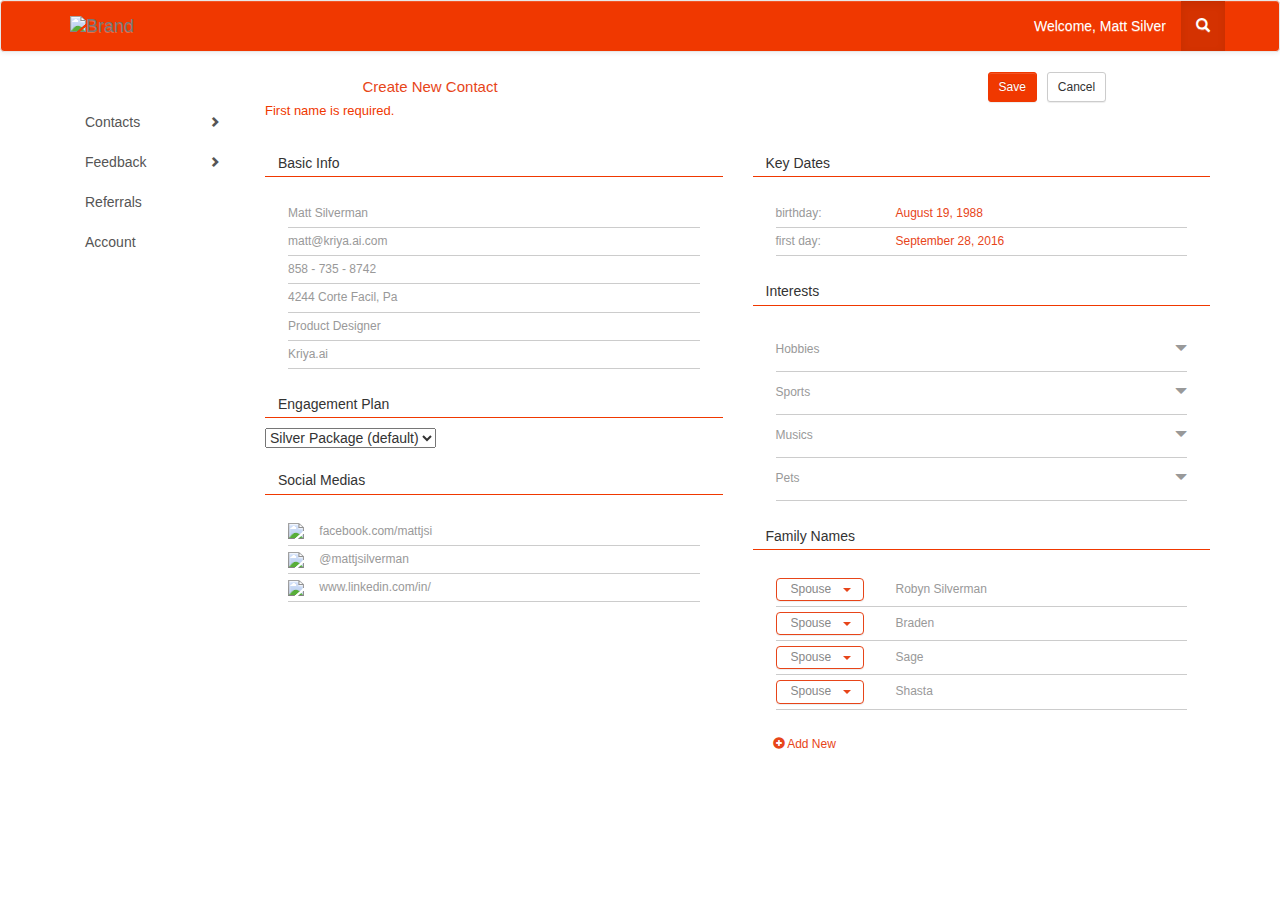
==== index.html @ 1fe58ae3 "update sidenav" ====
<!doctype html>
<html class="no-js" lang="">
  <head>
    <meta charset="utf-8">
    <meta http-equiv="x-ua-compatible" content="ie=edge">
    <title></title>
    <meta name="description" content="">
    <meta name="viewport" content="width=device-width, initial-scale=1">

    <link rel="apple-touch-icon" href="apple-touch-icon.png">
    <!-- Place favicon.ico in the root directory -->

    <link rel="stylesheet" href="css/normalize.css">
    <link rel="stylesheet" href="css/main.css">

    <link rel="stylesheet" type="text/css" href="css/bootstrap-theme.min.css">
    <link rel="stylesheet" type="text/css" href="css/bootstrap.min.css">
    <link rel="stylesheet" type="text/css" href="css/select2.min.css">
    <link rel="stylesheet" type="text/css" href="css/bootstrap-select.min.css">

    <link rel="stylesheet" type="text/css" href="css/application.css">
    <script src="js/vendor/modernizr-2.8.3.min.js"></script>
  </head>
  <body>
    <!--[if lt IE 8]>
        <p class="browserupgrade">You are using an <strong>outdated</strong> browser. Please <a href="http://browsehappy.com/">upgrade your browser</a> to improve your experience.</p>
    <![endif]-->

    <nav class="navbar navbar-default">
      <div class="container">
        <div class="navbar-header">
          <a class="navbar-brand" href="#">
            <img alt="Brand" src="http://placehold.it/25x25/ffffff/000000">
          </a>
        </div>

        <ul class="nav navbar-nav navbar-right">
          <li><a href="#" id="welcome-message">Welcome, Matt Silver</a></li>
          <li class="active">
            <a href="#" id="chat">
              <span class="glyphicon glyphicon-search" aria-hidden="true"></span>
            </a>
          </li>
        </ul>
      </div>
    </nav>

    <div class="container">
      <div class="row">
        <div class="col-xs-12 col-md-6 col-md-offset-3">
          <p class="page-title">create new contact</p>
        </div>
        <div class="col-xs-12 col-md-3">
          <ul class="crud-actions">
            <li><a class="btn btn-primary btn-sm" href="#" role="button">save</a></li>
            <li><a class="btn btn-default btn-sm" href="#" role="button">cancel</a></li>
          </ul>
        </div>
      </div>

      <div class="row">
        <div class="col-sm-2">
          <ul class="nav nav-stacked" id="accordion1">
              <li class="panel"> 
                <a data-toggle="collapse" data-parent="#accordion1" href="#firstLink">
                  Contacts
                  <span class="glyphicon glyphicon-chevron-right pull-right"></span>
                </a>
                <ul id="firstLink" class="collapse">
                    <li>Add New</li>
                    <li>Import Contacts</li>
                </ul>
              </li>

              <li class="panel"> 
                <a data-toggle="collapse" data-parent="#accordion1" href="#secondLink">
                  Feedback
                  <span class="glyphicon glyphicon-chevron-right pull-right"></span>
                </a>
                <ul id="secondLink" class="collapse">
                    <li>SubTest2</li>
                    <li>SubTest2</li>
                    <li>SubTest2</li>
                    <li>SubTest2</li>
                </ul>
              </li>
              <li>
                <a href="#">
                  Referrals
                </a>
              </li>
              <li>
                <a href="#">
                  Account
                </a>
              </li>
          </ul>
        </div>

        <div class="col-sm-10">
          <div class="row">
            <div class="col-xs-12">
              <p class="validate-fn">First name is required.</p>
            </div>

            <div class="col-md-6">
              <div class="cart">
                <h3 class="title">basic info</h3>
                <ul>
                  <li><span>Matt Silverman</span></li>
                  <li><span>matt@kriya.ai.com</span></li>
                  <li><span>858 - 735 - 8742</span></li>
                  <li><span>4244 Corte Facil, Pa</span></li>
                  <li><span>Product Designer</span></li>
                  <li><span>Kriya.ai</span></li>
                </ul>
              </div>

              <div class="cart">
                <h3 class="title">Engagement Plan</h3>
                <select>
                  <option value="Silver Package (default)">Silver Package (default)</option>
                  <option value="apple">apple</option>
                </select>
              </div>

              <div class="cart">
                <h3 class="title">social medias</h3>
                <ul>
                  <li>
                    <img class="social-icon" src="http://placehold.it/12x12/000000/ffffff">
                    <span>facebook.com/mattjsi</span>
                  </li>
                  <li>
                    <img class="social-icon" src="http://placehold.it/12x12/000000/ffffff">
                    <span>@mattjsilverman</span>
                  </li>
                  <li>
                    <img class="social-icon" src="http://placehold.it/12x12/000000/ffffff">
                    <span>www.linkedin.com/in/</span>
                  </li>
                </ul>
              </div>
            </div>
            
            <div class="col-md-6">
              <div class="cart">
                <h3 class="title">Key Dates</h3>
                <ul>
                  <li>
                    <table width="100%">
                      <tr>
                        <td width="120px">
                          <span>birthday:</span>
                        </td>
                        <td>
                          <span class="primary">August 19, 1988</span>
                        </td>
                      </tr> 
                    </table>
                  </li>
                  <li>
                    <table width="100%">
                      <tr>
                        <td width="120px">
                          <span>first day:</span>
                        </td>
                        <td>
                          <span class="primary">September 28, 2016</span>
                        </td>
                      </tr> 
                    </table>
                  </li>
                </ul>
              </div>

              <div class="cart">
                <h3 class="title">Interests</h3>
                <ul>
                  <li>
                    <table width="100%">
                      <tr>
                        <td width="70px"><span>Hobbies</span></td>
                        <td>
                          <select multiple="multiple" class="select2-component">
                            <option value="Startups">Startups</option>
                            <option value="Photography">Photography</option>
                          </select>
                        </td>
                        <td width="10px">
                          <span class="glyphicon glyphicon-triangle-bottom" aria-hidden="true"></span>
                        </td>
                      </tr> 
                    </table>
                  </li>
                  <li>
                    <table width="100%">
                      <tr>
                        <td width="70px"><span>Sports</span></td>
                        <td>
                          <select multiple="multiple" class="select2-component">
                            <option value="Golf">Golf</option>
                            <option value="Baseball">Baseball</option>
                            <option value="Football">Football</option>
                          </select>
                        </td>
                        <td width="10px">
                          <span class="glyphicon glyphicon-triangle-bottom" aria-hidden="true"></span>
                        </td>
                      </tr> 
                    </table>
                  </li>
                  <li>
                    <table width="100%">
                      <tr>
                        <td width="70px"><span>Musics</span></td>
                        <td>
                          <select multiple="multiple" class="select2-component">
                            <option value="Cold Play">Cold Play</option>
                            <option value="Bon Ive">Bon Ive</option>
                            <option value="Mom forte & sons">Mom forte & sons</option>
                          </select>
                        </td>
                        <td width="10px">
                          <span class="glyphicon glyphicon-triangle-bottom" aria-hidden="true"></span>
                        </td>
                      </tr> 
                    </table>
                  </li>
                  <li>
                    <table width="100%">
                      <tr>
                        <td width="70px"><span>Pets</span></td>
                        <td>
                          <select multiple="multiple" class="select2-component">
                            <option value="Dogs">Dogs</option>
                            <option value="Fish">Fish</option>
                          </select>
                        </td>
                        <td width="10px">
                          <span class="glyphicon glyphicon-triangle-bottom" aria-hidden="true"></span>
                        </td>
                      </tr> 
                    </table>
                  </li>
                </ul>
              </div>

              <div class="cart">
                <h3 class="title">Family Names</h3>
                <ul>
                  <li>
                    <table width="100%">
                      <tr>
                        <td width="120px">
                          <select class="selectpicker" data-width="88px">
                            <option value="spouse">spouse</option>
                            <option value="Fish">son</option>
                            <option value="Fish">daughter</option>
                            <option value="Fish">pets dog</option>
                          </select>
                        </td>
                        <td>
                          <span>Robyn Silverman</span>
                        </td>
                      </tr> 
                    </table>
                  </li>
                  <li>
                    <table width="100%">
                      <tr>
                        <td width="120px">
                          <select class="selectpicker" data-width="88px">
                            <option value="spouse">spouse</option>
                            <option value="Fish">son</option>
                            <option value="Fish">daughter</option>
                            <option value="Fish">pets dog</option>
                          </select>
                        </td>
                        <td>
                          <span>Braden</span>
                        </td>
                      </tr> 
                    </table>
                  </li>
                  <li>
                    <table width="100%">
                      <tr>
                        <td width="120px">
                          <select class="selectpicker" data-width="88px">
                            <option value="spouse">spouse</option>
                            <option value="Fish">son</option>
                            <option value="Fish">daughter</option>
                            <option value="Fish">pets dog</option>
                          </select>
                        </td>
                        <td>
                          <span>Sage</span>
                        </td>
                      </tr> 
                    </table>
                  </li>
                  <li>
                    <table width="100%">
                      <tr>
                        <td width="120px">
                          <select class="selectpicker" data-width="88px">
                            <option value="spouse">spouse</option>
                            <option value="Fish">son</option>
                            <option value="Fish">daughter</option>
                            <option value="Fish">pets dog</option>
                          </select>
                        </td>
                        <td>
                          <span>Shasta</span>
                        </td>
                      </tr> 
                    </table>
                  </li>
                </ul>

                <a href="#" class="add-new">
                  <span class="glyphicon glyphicon-plus-sign" aria-hidden="true"></span> Add New
                </a>
              </div>
            </div>
          </div>
        </div>
      </div>
    </div>

    <script src="https://code.jquery.com/jquery-1.12.0.min.js"></script>
    <script>window.jQuery || document.write('<script src="js/vendor/jquery-1.12.0.min.js"><\/script>')</script>
    <script src="js/plugins.js"></script>
    <script src="js/bootstrap.min.js"></script>
    <script src="js/select2.min.js"></script>
    <script src="js/bootstrap-select.min.js"></script>
    <script src="js/main.js"></script>

    <!-- Google Analytics: change UA-XXXXX-X to be your site's ID. -->
    <script>
      (function(b,o,i,l,e,r){b.GoogleAnalyticsObject=l;b[l]||(b[l]=
      function(){(b[l].q=b[l].q||[]).push(arguments)});b[l].l=+new Date;
      e=o.createElement(i);r=o.getElementsByTagName(i)[0];
      e.src='https://www.google-analytics.com/analytics.js';
      r.parentNode.insertBefore(e,r)}(window,document,'script','ga'));
      ga('create','UA-XXXXX-X','auto');ga('send','pageview');
    </script>
  </body>
</html>
---- css/main.css ----
/*! HTML5 Boilerplate v5.3.0 | MIT License | https://html5boilerplate.com/ */

/*
 * What follows is the result of much research on cross-browser styling.
 * Credit left inline and big thanks to Nicolas Gallagher, Jonathan Neal,
 * Kroc Camen, and the H5BP dev community and team.
 */

/* ==========================================================================
   Base styles: opinionated defaults
   ========================================================================== */

html {
    color: #222;
    font-size: 1em;
    line-height: 1.4;
}

/*
 * Remove text-shadow in selection highlight:
 * https://twitter.com/miketaylr/status/12228805301
 *
 * These selection rule sets have to be separate.
 * Customize the background color to match your design.
 */

::-moz-selection {
    background: #b3d4fc;
    text-shadow: none;
}

::selection {
    background: #b3d4fc;
    text-shadow: none;
}

/*
 * A better looking default horizontal rule
 */

hr {
    display: block;
    height: 1px;
    border: 0;
    border-top: 1px solid #ccc;
    margin: 1em 0;
    padding: 0;
}

/*
 * Remove the gap between audio, canvas, iframes,
 * images, videos and the bottom of their containers:
 * https://github.com/h5bp/html5-boilerplate/issues/440
 */

audio,
canvas,
iframe,
img,
svg,
video {
    vertical-align: middle;
}

/*
 * Remove default fieldset styles.
 */

fieldset {
    border: 0;
    margin: 0;
    padding: 0;
}

/*
 * Allow only vertical resizing of textareas.
 */

textarea {
    resize: vertical;
}

/* ==========================================================================
   Browser Upgrade Prompt
   ========================================================================== */

.browserupgrade {
    margin: 0.2em 0;
    background: #ccc;
    color: #000;
    padding: 0.2em 0;
}

/* ==========================================================================
   Author's custom styles
   ========================================================================== */

















/* ==========================================================================
   Helper classes
   ========================================================================== */

/*
 * Hide visually and from screen readers
 */

.hidden {
    display: none !important;
}

/*
 * Hide only visually, but have it available for screen readers:
 * http://snook.ca/archives/html_and_css/hiding-content-for-accessibility
 */

.visuallyhidden {
    border: 0;
    clip: rect(0 0 0 0);
    height: 1px;
    margin: -1px;
    overflow: hidden;
    padding: 0;
    position: absolute;
    width: 1px;
}

/*
 * Extends the .visuallyhidden class to allow the element
 * to be focusable when navigated to via the keyboard:
 * https://www.drupal.org/node/897638
 */

.visuallyhidden.focusable:active,
.visuallyhidden.focusable:focus {
    clip: auto;
    height: auto;
    margin: 0;
    overflow: visible;
    position: static;
    width: auto;
}

/*
 * Hide visually and from screen readers, but maintain layout
 */

.invisible {
    visibility: hidden;
}

/*
 * Clearfix: contain floats
 *
 * For modern browsers
 * 1. The space content is one way to avoid an Opera bug when the
 *    `contenteditable` attribute is included anywhere else in the document.
 *    Otherwise it causes space to appear at the top and bottom of elements
 *    that receive the `clearfix` class.
 * 2. The use of `table` rather than `block` is only necessary if using
 *    `:before` to contain the top-margins of child elements.
 */

.clearfix:before,
.clearfix:after {
    content: " "; /* 1 */
    display: table; /* 2 */
}

.clearfix:after {
    clear: both;
}

/* ==========================================================================
   EXAMPLE Media Queries for Responsive Design.
   These examples override the primary ('mobile first') styles.
   Modify as content requires.
   ========================================================================== */

@media only screen and (min-width: 35em) {
    /* Style adjustments for viewports that meet the condition */
}

@media print,
       (-webkit-min-device-pixel-ratio: 1.25),
       (min-resolution: 1.25dppx),
       (min-resolution: 120dpi) {
    /* Style adjustments for high resolution devices */
}

/* ==========================================================================
   Print styles.
   Inlined to avoid the additional HTTP request:
   http://www.phpied.com/delay-loading-your-print-css/
   ========================================================================== */

@media print {
    *,
    *:before,
    *:after,
    *:first-letter,
    *:first-line {
        background: transparent !important;
        color: #000 !important; /* Black prints faster:
                                   http://www.sanbeiji.com/archives/953 */
        box-shadow: none !important;
        text-shadow: none !important;
    }

    a,
    a:visited {
        text-decoration: underline;
    }

    a[href]:after {
        content: " (" attr(href) ")";
    }

    abbr[title]:after {
        content: " (" attr(title) ")";
    }

    /*
     * Don't show links that are fragment identifiers,
     * or use the `javascript:` pseudo protocol
     */

    a[href^="#"]:after,
    a[href^="javascript:"]:after {
        content: "";
    }

    pre,
    blockquote {
        border: 1px solid #999;
        page-break-inside: avoid;
    }

    /*
     * Printing Tables:
     * http://css-discuss.incutio.com/wiki/Printing_Tables
     */

    thead {
        display: table-header-group;
    }

    tr,
    img {
        page-break-inside: avoid;
    }

    img {
        max-width: 100% !important;
    }

    p,
    h2,
    h3 {
        orphans: 3;
        widows: 3;
    }

    h2,
    h3 {
        page-break-after: avoid;
    }
}
---- css/application.css ----
.navbar {
  background: #F03800;
}

#welcome-message {
  color: white;
}

.active {
  background: #d43201;
}

#chat {
  background: none;
  color: white;
}

.page-title {
  color: #E74519;
  font-size: 15px;
  vertical-align: middle;
  text-transform: capitalize;
  padding: 4px 0;
  margin: 0;
}

.crud-actions {
  list-style: none;
}

.crud-actions > li {
  float: left;
  margin-right: 10px;
}

.btn {
  text-transform: capitalize;
}

.btn-primary {
  background-color: #F03800;
  border-color: #F03800;
}

.validate-fn {
  font-size: 13px;
  color: #F03800;
}

.cart > .title {
  text-transform: capitalize;
  font-weight: normal;
  font-size: 14px;
  color: #333;
  border-bottom: 1px solid #F03800;
  padding: 5px 13px;
}

.cart > ul {
  list-style: none;
  margin: 23px;
  padding: 0;
}

.cart > ul > li {
  border-bottom: 1px solid #ccc;
  padding: 5px 0;
  font-size: 12px;
  color: #999;
}

.social-icon {
  margin-right: 12px;
}

#accordion1 > li {
  margin: 0;
  box-shadow: none;
  border: 0;
}

#accordion1 > li > ul > li {
  font-size: 13px;
  margin: 12px 0;
}

#accordion1 ul {
  list-style: none;
}

#accordion1 .nav>li>a:focus, 
#accordion1 .nav>li>a:hover {
  background-color: #de9b89;
  color: white;
}

.add-new {
  margin-left: 20px;
  color: #E74519;
  font-size: 12px;
}

.add-new:hover {
  color: #E74519;
}

/* select2 override style */
.select2-container {
  width: 95% !important;
}

.select2-container * {
  border: 0 !important;
}

.select2-selection__choice,
.select2-selection__choice__remove {
  background-color: #E74519 !important;
  color: white !important;
}

/* bootstrap select override style */
.bootstrap-select > .btn {
  padding: 2px 14px;
  font-size: 12px;
  color: #888;
  border-color: #E74519;
}

.bootstrap-select > .btn:hover {
  background: #e4bbb0;
  color: white;
  text-shadow: none;
}

.bootstrap-select > .btn .bs-caret {
  color: #E74519;
}

.primary {
  color: #E74519;
}

/* css transform */
#accordion1 .glyphicon-chevron-right {
  margin-top: 3px;
  font-size: 11px;

  -webkit-transition: 0.1s ease-in-out;
    -moz-transition: 0.1s ease-in-out;
    -o-transition: 0.1s ease-in-out;
    transition: 0.1s ease-in-out;
}

#accordion1 * {
  color: #555;
}

.animate {
  -ms-transform: rotate(90deg); /* IE 9 */
    -webkit-transform: rotate(90deg); /* Chrome, Safari, Opera */
    transform: rotate(90deg);
}
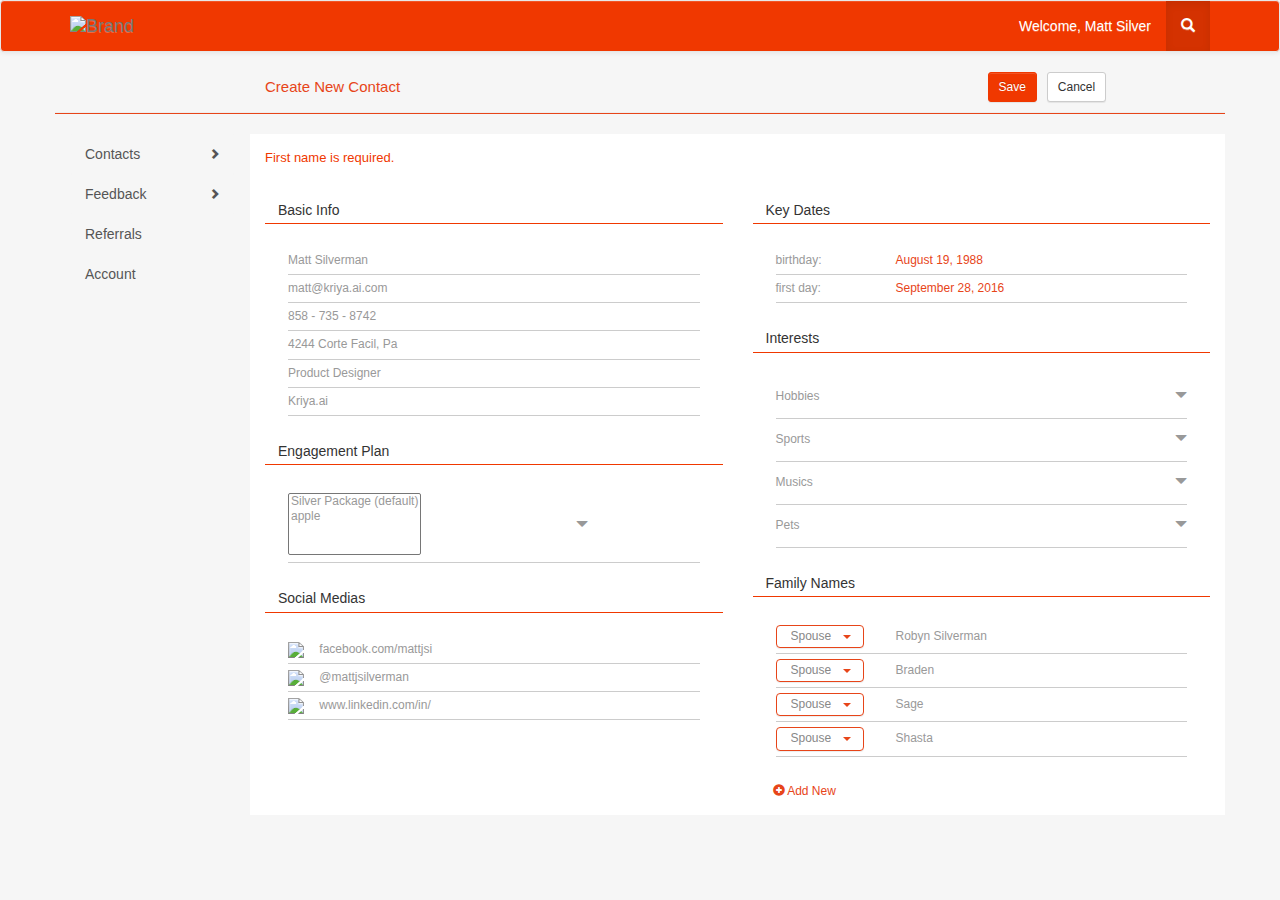
==== commit 86180b88: "update style background" ====
--- a/index.html
+++ b/index.html
@@ -29,37 +29,47 @@
     <nav class="navbar navbar-default">
       <div class="container">
         <div class="navbar-header">
+          <button type="button" class="navbar-toggle collapsed" data-toggle="collapse" data-target="#bs-example-navbar-collapse-1" aria-expanded="false">
+            <span class="sr-only">Toggle navigation</span>
+            <span class="icon-bar"></span>
+            <span class="icon-bar"></span>
+            <span class="icon-bar"></span>
+          </button>
+
           <a class="navbar-brand" href="#">
             <img alt="Brand" src="http://placehold.it/25x25/ffffff/000000">
           </a>
         </div>
 
-        <ul class="nav navbar-nav navbar-right">
-          <li><a href="#" id="welcome-message">Welcome, Matt Silver</a></li>
-          <li class="active">
-            <a href="#" id="chat">
-              <span class="glyphicon glyphicon-search" aria-hidden="true"></span>
-            </a>
-          </li>
-        </ul>
+        <div class="collapse navbar-collapse" id="bs-example-navbar-collapse-1">
+          <ul class="nav navbar-nav navbar-right">
+            <li><a href="#" id="welcome-message">Welcome, Matt Silver</a></li>
+            <li class="active">
+              <a href="#" id="chat">
+                <span class="glyphicon glyphicon-search" aria-hidden="true"></span>
+              </a>
+            </li>
+
+          </ul>
+        </div>
       </div>
     </nav>
 
     <div class="container">
       <div class="row">
-        <div class="col-xs-12 col-md-6 col-md-offset-3">
+        <div class="col-xs-6 col-sm-8 col-md-7 col-md-offset-2">
           <p class="page-title">create new contact</p>
         </div>
-        <div class="col-xs-12 col-md-3">
+        <div class="col-xs-6 col-sm-4 col-md-3">
           <ul class="crud-actions">
             <li><a class="btn btn-primary btn-sm" href="#" role="button">save</a></li>
             <li><a class="btn btn-default btn-sm" href="#" role="button">cancel</a></li>
           </ul>
         </div>
       </div>
-
+      <div class="row"><hr class="border-primary"></hr></div>
       <div class="row">
-        <div class="col-sm-2">
+        <div class="col-sm-4 col-md-2">
           <ul class="nav nav-stacked" id="accordion1">
               <li class="panel"> 
                 <a data-toggle="collapse" data-parent="#accordion1" href="#firstLink">
@@ -97,7 +107,7 @@
           </ul>
         </div>
 
-        <div class="col-sm-10">
+        <div class="col-sm-8 col-md-10 panel-info">
           <div class="row">
             <div class="col-xs-12">
               <p class="validate-fn">First name is required.</p>
@@ -118,10 +128,25 @@
 
               <div class="cart">
                 <h3 class="title">Engagement Plan</h3>
-                <select>
-                  <option value="Silver Package (default)">Silver Package (default)</option>
-                  <option value="apple">apple</option>
-                </select>
+                <div class="cart">
+                  <ul>
+                    <li>
+                      <table width="100%">
+                        <tr>
+                          <td width="70%">
+                            <select multiple="multiple" class="select2-engagement">
+                              <option value="Silver Package (default)">Silver Package (default)</option>
+                              <option value="apple">apple</option>
+                            </select>
+                          </td>
+                          <td width="10px">
+                            <span class="glyphicon glyphicon-triangle-bottom" aria-hidden="true"></span>
+                          </td>
+                        </tr> 
+                      </table>
+                    </li>
+                  </ul>
+                </div>
               </div>
 
               <div class="cart">
--- a/css/application.css
+++ b/css/application.css
@@ -1,3 +1,8 @@
+body,
+.panel {
+  background: #F6F6F6;
+}
+
 .navbar {
   background: #F03800;
 }
@@ -147,9 +152,9 @@
   font-size: 11px;
 
   -webkit-transition: 0.1s ease-in-out;
-    -moz-transition: 0.1s ease-in-out;
-    -o-transition: 0.1s ease-in-out;
-    transition: 0.1s ease-in-out;
+  -moz-transition: 0.1s ease-in-out;
+  -o-transition: 0.1s ease-in-out;
+  transition: 0.1s ease-in-out;
 }
 
 #accordion1 * {
@@ -157,7 +162,19 @@
 }
 
 .animate {
+  transform: rotate(90deg);
   -ms-transform: rotate(90deg); /* IE 9 */
-    -webkit-transform: rotate(90deg); /* Chrome, Safari, Opera */
-    transform: rotate(90deg);
+  -webkit-transform: rotate(90deg); /* Chrome, Safari, Opera */
+}
+
+/*---*/
+
+.border-primary {
+  border-bottom: 1px solid #E74519;
+  margin: 10px 0 20px 0;
+}
+
+.panel-info {
+  background-color: white;
+  padding: 15px;
 }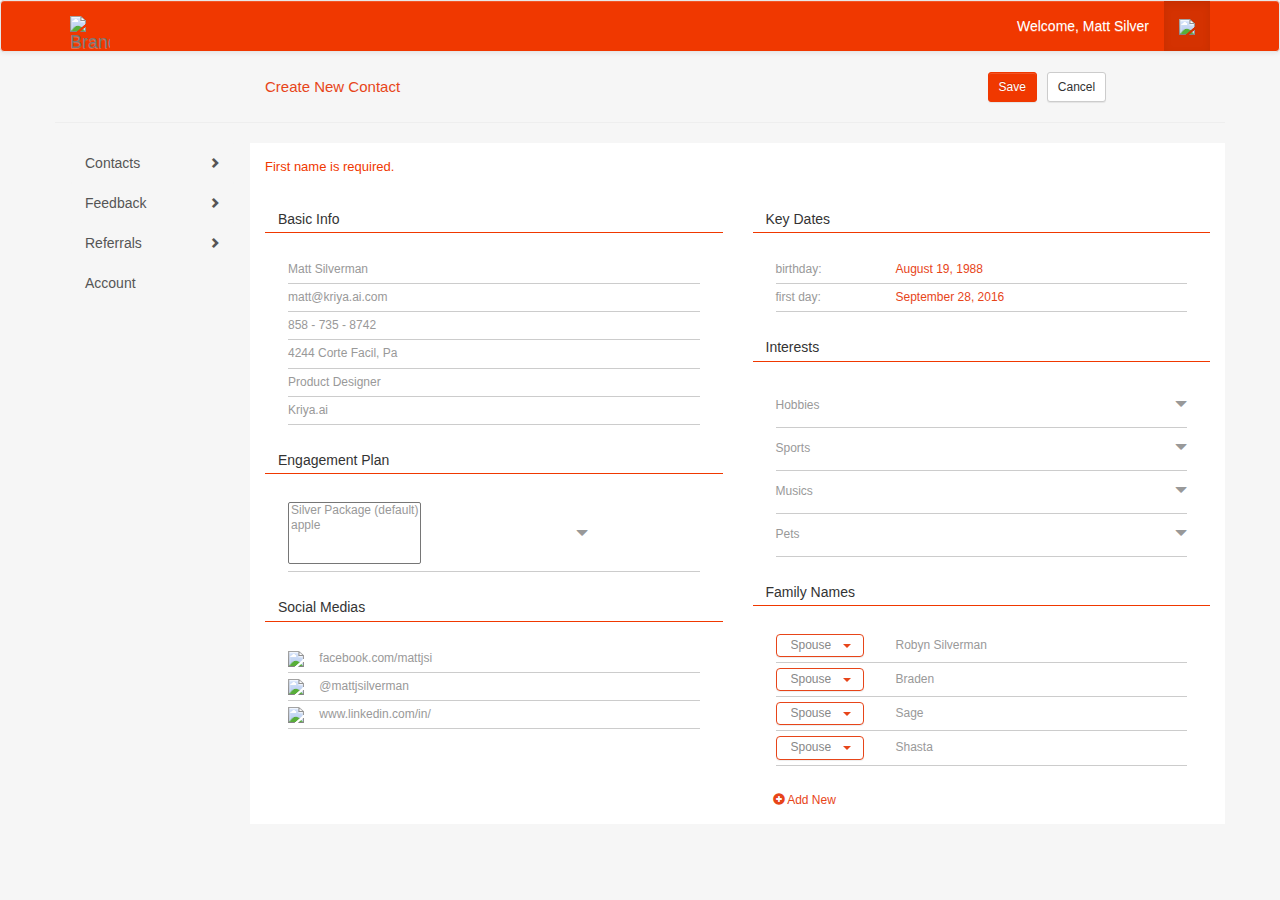
==== commit 1c0edb51: "add referrals" ====
--- a/index.html
+++ b/index.html
@@ -19,6 +19,7 @@
     <link rel="stylesheet" type="text/css" href="css/bootstrap-select.min.css">
 
     <link rel="stylesheet" type="text/css" href="css/application.css">
+    <link rel="stylesheet" type="text/css" href="css/add-new.css">
     <script src="js/vendor/modernizr-2.8.3.min.js"></script>
   </head>
   <body>
@@ -36,8 +37,8 @@
             <span class="icon-bar"></span>
           </button>
 
-          <a class="navbar-brand" href="#">
-            <img alt="Brand" src="http://placehold.it/25x25/ffffff/000000">
+          <a class="navbar-brand link-logo" href="#">
+            <img alt="Brand" src="img/Delighterr_Logo.png" width="40">
           </a>
         </div>
 
@@ -46,7 +47,7 @@
             <li><a href="#" id="welcome-message">Welcome, Matt Silver</a></li>
             <li class="active">
               <a href="#" id="chat">
-                <span class="glyphicon glyphicon-search" aria-hidden="true"></span>
+                <img src="img/Chat_Icon.png" width="30">
               </a>
             </li>
 
@@ -67,7 +68,7 @@
           </ul>
         </div>
       </div>
-      <div class="row"><hr class="border-primary"></hr></div>
+      <div class="row"><hr class="separator"></hr></div>
       <div class="row">
         <div class="col-sm-4 col-md-2">
           <ul class="nav nav-stacked" id="accordion1">
@@ -77,8 +78,8 @@
                   <span class="glyphicon glyphicon-chevron-right pull-right"></span>
                 </a>
                 <ul id="firstLink" class="collapse">
-                    <li>Add New</li>
-                    <li>Import Contacts</li>
+                    <li><a href="../">Add New</a></li>
+                    <li><a href="/import-contact">Import Contacts</a></li>
                 </ul>
               </li>
 
@@ -95,9 +96,14 @@
                 </ul>
               </li>
               <li>
-                <a href="#">
+                <a data-toggle="collapse" data-parent="#accordion1" href="#referrals">
                   Referrals
-                </a>
+                  <span class="glyphicon glyphicon-chevron-right pull-right"></span>
+                </a>
+
+                <ul id="referrals" class="collapse">
+                    <li><a href="/referrals/add-new.html">Add New</a></li>
+                </ul>
               </li>
               <li>
                 <a href="#">
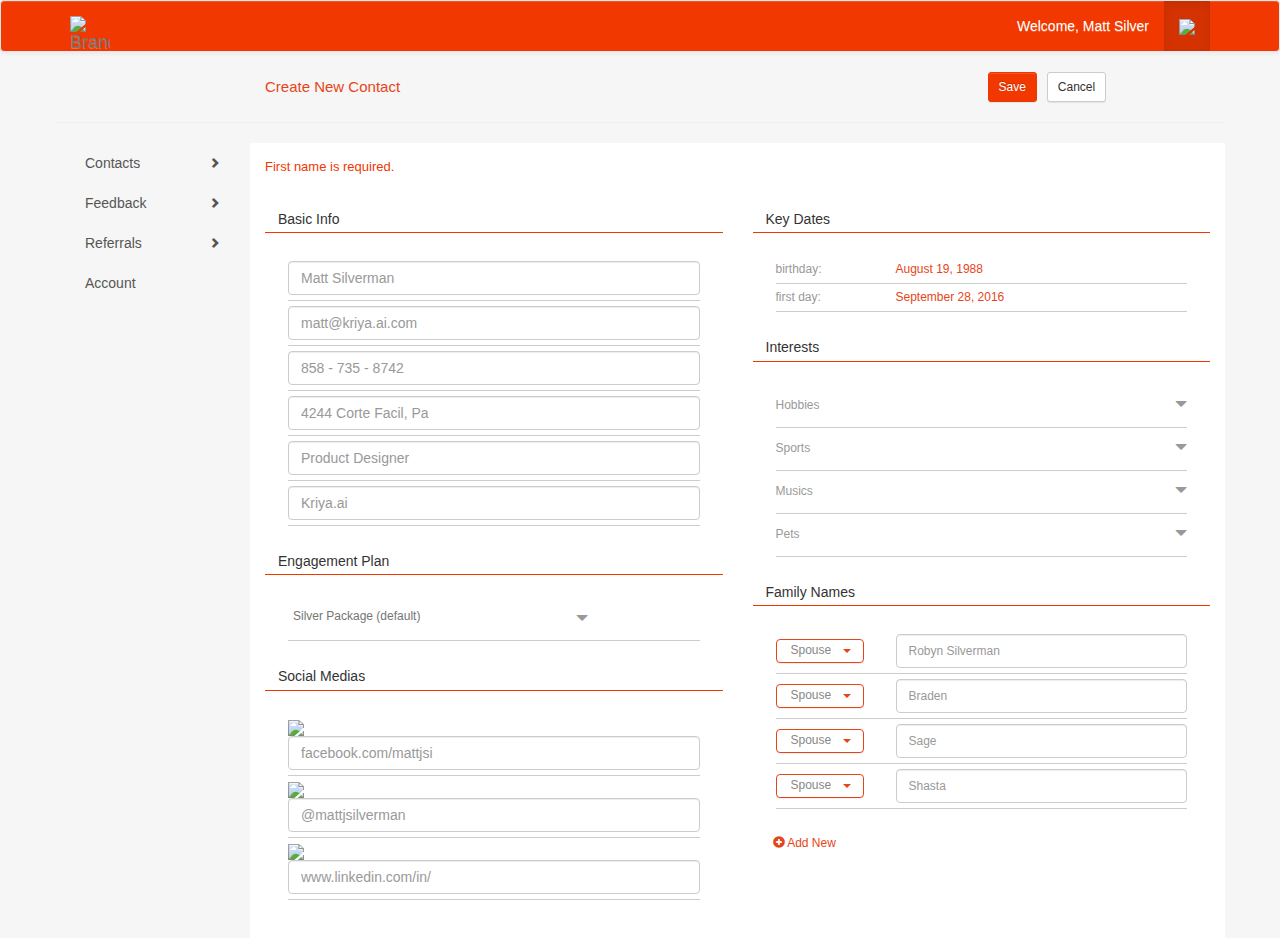
==== commit 56aa98e3: "add address picker, phone validate format" ====
--- a/index.html
+++ b/index.html
@@ -123,12 +123,24 @@
               <div class="cart">
                 <h3 class="title">basic info</h3>
                 <ul>
-                  <li><span>Matt Silverman</span></li>
-                  <li><span>matt@kriya.ai.com</span></li>
-                  <li><span>858 - 735 - 8742</span></li>
-                  <li><span>4244 Corte Facil, Pa</span></li>
-                  <li><span>Product Designer</span></li>
-                  <li><span>Kriya.ai</span></li>
+                  <li class="input-wrapper">
+                    <input type="text" class="form-control input-field" id="name" placeholder="Matt Silverman">
+                  </li>
+                  <li class="input-wrapper">
+                    <input type="text" class="form-control input-field" id="email" placeholder="matt@kriya.ai.com">
+                  </li>
+                  <li class="input-wrapper">
+                    <input type="text" class="form-control input-field" id="phone" placeholder="858 - 735 - 8742">
+                  </li>
+                  <li class="input-wrapper">
+                    <input type="text" class="form-control input-field" id="home" placeholder="4244 Corte Facil, Pa">
+                  </li>
+                  <li class="input-wrapper">
+                    <input type="text" class="form-control input-field" id="position" placeholder="Product Designer">
+                  </li>
+                  <li class="input-wrapper">
+                    <input type="text" class="form-control input-field" id="new_name" placeholder="Kriya.ai">
+                  </li>
                 </ul>
               </div>
 
@@ -159,16 +171,22 @@
                 <h3 class="title">social medias</h3>
                 <ul>
                   <li>
-                    <img class="social-icon" src="http://placehold.it/12x12/000000/ffffff">
-                    <span>facebook.com/mattjsi</span>
-                  </li>
-                  <li>
-                    <img class="social-icon" src="http://placehold.it/12x12/000000/ffffff">
-                    <span>@mattjsilverman</span>
-                  </li>
-                  <li>
-                    <img class="social-icon" src="http://placehold.it/12x12/000000/ffffff">
-                    <span>www.linkedin.com/in/</span>
+                    <div class="entry-wrapper">
+                      <img class="social-icon" src="img/Facebook-color.png" width="12">
+                      <input type="text" class="form-control" id="status" placeholder="facebook.com/mattjsi">
+                    </div>
+                  </li>
+                  <li>
+                    <div class="entry-wrapper">
+                      <img class="social-icon" src="img/Twitter-color.png" width="12">
+                      <input type="text" class="form-control" id="status" placeholder="@mattjsilverman">
+                    </div>
+                  </li>
+                  <li>
+                    <div class="entry-wrapper">
+                      <img class="social-icon" src="img/LinkedIn-color.png" width="12">
+                      <input type="text" class="form-control" id="status" placeholder="www.linkedin.com/in/">
+                    </div>
                   </li>
                 </ul>
               </div>
@@ -279,7 +297,7 @@
 
               <div class="cart">
                 <h3 class="title">Family Names</h3>
-                <ul>
+                <ul id="family_name">
                   <li>
                     <table width="100%">
                       <tr>
@@ -292,7 +310,9 @@
                           </select>
                         </td>
                         <td>
-                          <span>Robyn Silverman</span>
+                          <div class="entry-wrapper">
+                            <input type="text" class="form-control full-width" id="status" placeholder="Robyn Silverman">
+                          </div>
                         </td>
                       </tr> 
                     </table>
@@ -309,7 +329,9 @@
                           </select>
                         </td>
                         <td>
-                          <span>Braden</span>
+                          <div class="entry-wrapper">
+                            <input type="text" class="form-control full-width" id="status" placeholder="Braden">
+                          </div>
                         </td>
                       </tr> 
                     </table>
@@ -326,7 +348,9 @@
                           </select>
                         </td>
                         <td>
-                          <span>Sage</span>
+                          <div class="entry-wrapper">
+                            <input type="text" class="form-control full-width" id="status" placeholder="Sage">
+                          </div>
                         </td>
                       </tr> 
                     </table>
@@ -343,7 +367,9 @@
                           </select>
                         </td>
                         <td>
-                          <span>Shasta</span>
+                          <div class="entry-wrapper">
+                            <input type="text" class="form-control full-width" id="status" placeholder="Shasta">
+                          </div>
                         </td>
                       </tr> 
                     </table>
@@ -362,10 +388,21 @@
 
     <script src="https://code.jquery.com/jquery-1.12.0.min.js"></script>
     <script>window.jQuery || document.write('<script src="js/vendor/jquery-1.12.0.min.js"><\/script>')</script>
+
+    <script src="https://maps.googleapis.com/maps/api/js?v=3.exp&sensor=false&libraries=places"></script>
+    <script src="https://ajax.googleapis.com/ajax/libs/jquery/2.0.2/jquery.min.js"></script>
+    <script src="https://cdnjs.cloudflare.com/ajax/libs/typeahead.js/0.10.4/dist/typeahead.bundle.min.js"></script>
+    <script src="https://cdnjs.cloudflare.com/ajax/libs/typeahead-addresspicker/0.1.4/typeahead-addresspicker.min.js"></script>
+    <script src="https://cdnjs.cloudflare.com/ajax/libs/jquery.inputmask/3.1.62/jquery.inputmask.bundle.js"></script>
+    
     <script src="js/plugins.js"></script>
     <script src="js/bootstrap.min.js"></script>
     <script src="js/select2.min.js"></script>
     <script src="js/bootstrap-select.min.js"></script>
+
+
+    
+
     <script src="js/main.js"></script>
 
     <!-- Google Analytics: change UA-XXXXX-X to be your site's ID. -->
--- a/css/add-new.css
+++ b/css/add-new.css
@@ -0,0 +1,66 @@
+.cart > .title {
+  text-transform: capitalize;
+  font-weight: normal;
+  font-size: 14px;
+  color: #333;
+  border-bottom: 1px solid #F03800;
+  padding: 5px 13px;
+}
+
+.cart > ul {
+  list-style: none;
+  margin: 23px;
+  padding: 0;
+}
+
+.cart > ul > li:not(.input-wrapper) {
+  border-bottom: 1px solid #ccc;
+  padding: 5px 0;
+  font-size: 12px;
+  color: #999;
+}
+
+.social-icon {
+  margin-right: 12px;
+}
+
+.add-new {
+  margin-left: 20px;
+  color: #E74519;
+  font-size: 12px;
+}
+
+.add-new:hover {
+  color: #E74519;
+}
+
+/* select2 override style */
+.select2-container {
+  width: 95% !important;
+}
+
+.select2-container * {
+  border: 0 !important;
+}
+
+.select2-selection__choice,
+.select2-selection__choice__remove {
+  background-color: #E74519 !important;
+  color: white !important;
+}
+
+#family_name .entry-wrapper > input {
+  font-size: 12px;
+}
+
+/* Override typehead */
+.twitter-typeahead {
+  width: 100%;
+}
+
+.tt-dropdown-menu {
+  background: white;
+  padding: 15px;
+  border: 1px solid #ccc;
+  width: 70%;
+}
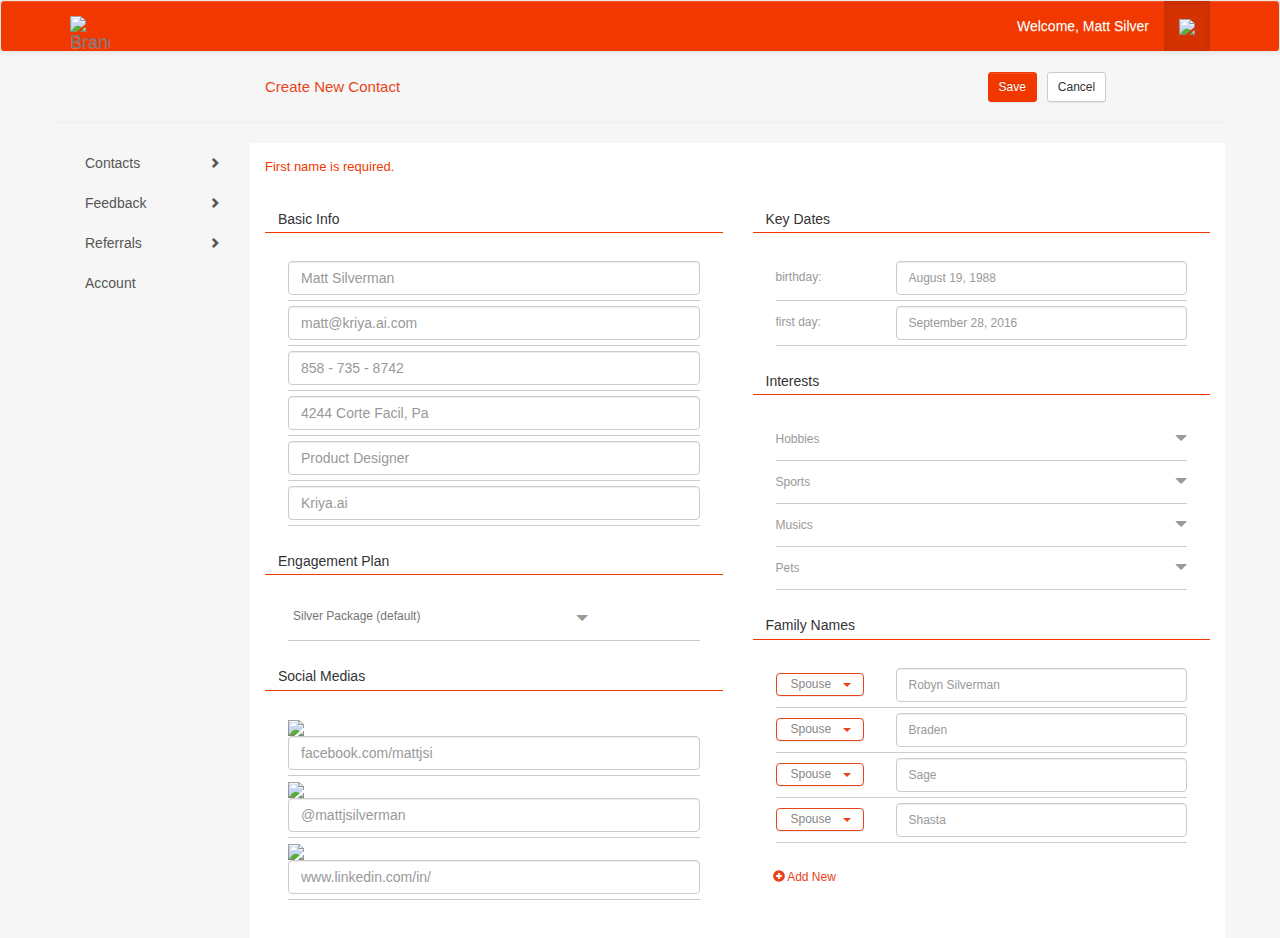
==== commit 0df48c26: "add date picker" ====
--- a/index.html
+++ b/index.html
@@ -17,6 +17,7 @@
     <link rel="stylesheet" type="text/css" href="css/bootstrap.min.css">
     <link rel="stylesheet" type="text/css" href="css/select2.min.css">
     <link rel="stylesheet" type="text/css" href="css/bootstrap-select.min.css">
+    <link rel="stylesheet" type="text/css" href="css/bootstrap-datepicker.min.css">
 
     <link rel="stylesheet" type="text/css" href="css/application.css">
     <link rel="stylesheet" type="text/css" href="css/add-new.css">
@@ -203,7 +204,9 @@
                           <span>birthday:</span>
                         </td>
                         <td>
-                          <span class="primary">August 19, 1988</span>
+                          <div class="entry-wrapper">
+                            <input type="text" class="form-control date-picker" id="status" placeholder="August 19, 1988">
+                          </div>
                         </td>
                       </tr> 
                     </table>
@@ -215,7 +218,9 @@
                           <span>first day:</span>
                         </td>
                         <td>
-                          <span class="primary">September 28, 2016</span>
+                          <div class="entry-wrapper">
+                            <input type="text" class="form-control date-picker" id="status" placeholder="September 28, 2016">
+                          </div>
                         </td>
                       </tr> 
                     </table>
@@ -394,11 +399,12 @@
     <script src="https://cdnjs.cloudflare.com/ajax/libs/typeahead.js/0.10.4/dist/typeahead.bundle.min.js"></script>
     <script src="https://cdnjs.cloudflare.com/ajax/libs/typeahead-addresspicker/0.1.4/typeahead-addresspicker.min.js"></script>
     <script src="https://cdnjs.cloudflare.com/ajax/libs/jquery.inputmask/3.1.62/jquery.inputmask.bundle.js"></script>
-    
+
     <script src="js/plugins.js"></script>
     <script src="js/bootstrap.min.js"></script>
     <script src="js/select2.min.js"></script>
     <script src="js/bootstrap-select.min.js"></script>
+    <script src="js/bootstrap-datepicker.min.js"></script>
 
 
     
--- a/css/add-new.css
+++ b/css/add-new.css
@@ -64,3 +64,8 @@
   border: 1px solid #ccc;
   width: 70%;
 }
+
+.date-picker {
+  font-size: 12px;
+  color: #F03800;
+}
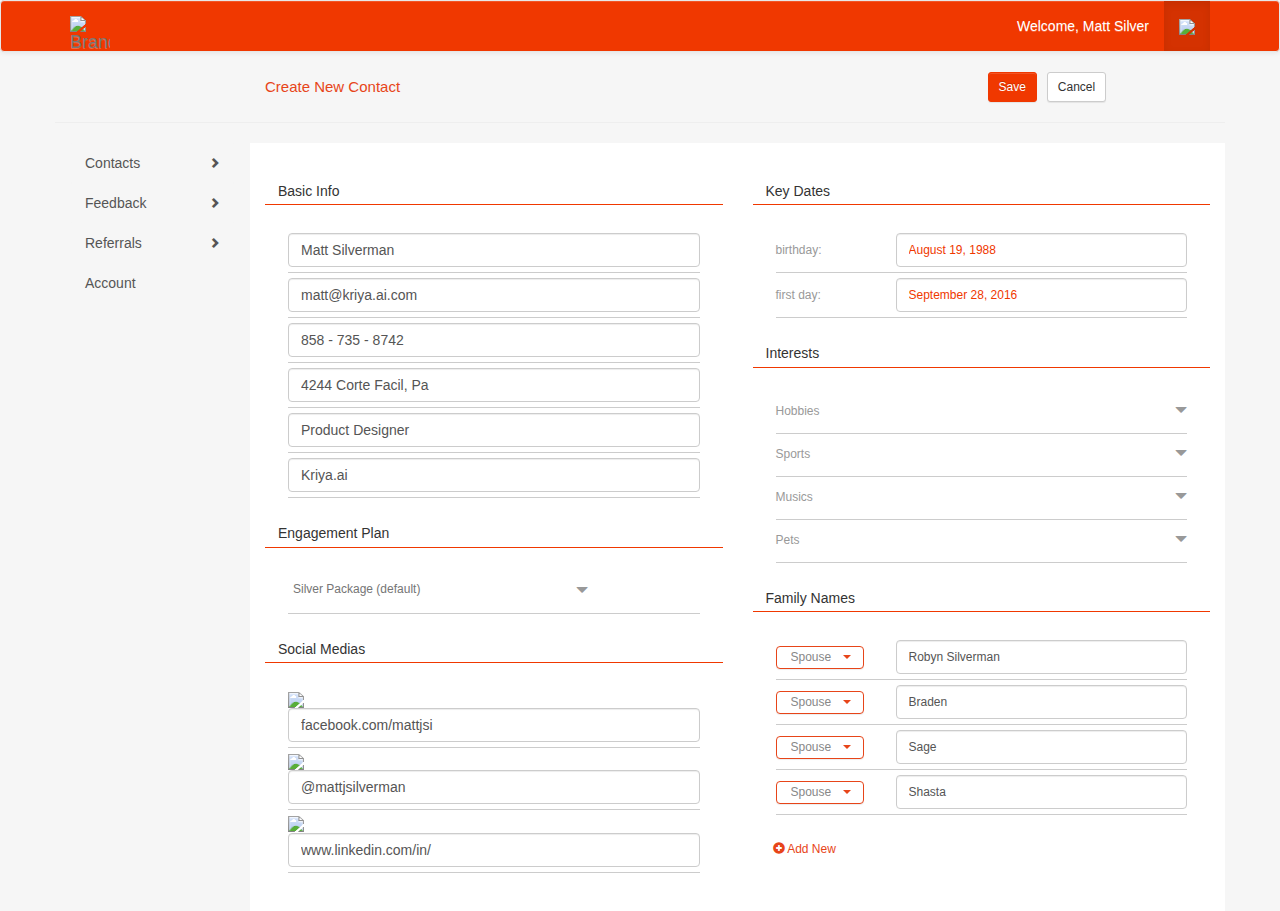
==== commit 6228a6cd: "validate name and email cannot blank" ====
--- a/index.html
+++ b/index.html
@@ -64,7 +64,7 @@
         </div>
         <div class="col-xs-6 col-sm-4 col-md-3">
           <ul class="crud-actions">
-            <li><a class="btn btn-primary btn-sm" href="#" role="button">save</a></li>
+            <li><a class="btn btn-primary btn-sm" href="#" role="button" id="save">save</a></li>
             <li><a class="btn btn-default btn-sm" href="#" role="button">cancel</a></li>
           </ul>
         </div>
@@ -117,7 +117,8 @@
         <div class="col-sm-8 col-md-10 panel-info">
           <div class="row">
             <div class="col-xs-12">
-              <p class="validate-fn">First name is required.</p>
+              <p class="validate-fn hide error-fn">First name is required.</p>
+              <p class="validate-fn hide error-email">Email is required.</p>
             </div>
 
             <div class="col-md-6">
@@ -125,22 +126,22 @@
                 <h3 class="title">basic info</h3>
                 <ul>
                   <li class="input-wrapper">
-                    <input type="text" class="form-control input-field" id="name" placeholder="Matt Silverman">
-                  </li>
-                  <li class="input-wrapper">
-                    <input type="text" class="form-control input-field" id="email" placeholder="matt@kriya.ai.com">
-                  </li>
-                  <li class="input-wrapper">
-                    <input type="text" class="form-control input-field" id="phone" placeholder="858 - 735 - 8742">
-                  </li>
-                  <li class="input-wrapper">
-                    <input type="text" class="form-control input-field" id="home" placeholder="4244 Corte Facil, Pa">
-                  </li>
-                  <li class="input-wrapper">
-                    <input type="text" class="form-control input-field" id="position" placeholder="Product Designer">
-                  </li>
-                  <li class="input-wrapper">
-                    <input type="text" class="form-control input-field" id="new_name" placeholder="Kriya.ai">
+                    <input type="text" class="form-control input-field" id="name" value="Matt Silverman">
+                  </li>
+                  <li class="input-wrapper">
+                    <input type="text" class="form-control input-field" id="email" value="matt@kriya.ai.com">
+                  </li>
+                  <li class="input-wrapper">
+                    <input type="text" class="form-control input-field" id="phone" value="858 - 735 - 8742">
+                  </li>
+                  <li class="input-wrapper">
+                    <input type="text" class="form-control input-field" id="home" value="4244 Corte Facil, Pa">
+                  </li>
+                  <li class="input-wrapper">
+                    <input type="text" class="form-control input-field" id="position" value="Product Designer">
+                  </li>
+                  <li class="input-wrapper">
+                    <input type="text" class="form-control input-field" id="new_name" value="Kriya.ai">
                   </li>
                 </ul>
               </div>
@@ -174,19 +175,19 @@
                   <li>
                     <div class="entry-wrapper">
                       <img class="social-icon" src="img/Facebook-color.png" width="12">
-                      <input type="text" class="form-control" id="status" placeholder="facebook.com/mattjsi">
+                      <input type="text" class="form-control" id="status" value="facebook.com/mattjsi">
                     </div>
                   </li>
                   <li>
                     <div class="entry-wrapper">
                       <img class="social-icon" src="img/Twitter-color.png" width="12">
-                      <input type="text" class="form-control" id="status" placeholder="@mattjsilverman">
+                      <input type="text" class="form-control" id="status" value="@mattjsilverman">
                     </div>
                   </li>
                   <li>
                     <div class="entry-wrapper">
                       <img class="social-icon" src="img/LinkedIn-color.png" width="12">
-                      <input type="text" class="form-control" id="status" placeholder="www.linkedin.com/in/">
+                      <input type="text" class="form-control" id="status" value="www.linkedin.com/in/">
                     </div>
                   </li>
                 </ul>
@@ -205,7 +206,7 @@
                         </td>
                         <td>
                           <div class="entry-wrapper">
-                            <input type="text" class="form-control date-picker" id="status" placeholder="August 19, 1988">
+                            <input type="text" class="form-control date-picker" id="status" value="August 19, 1988">
                           </div>
                         </td>
                       </tr> 
@@ -219,7 +220,7 @@
                         </td>
                         <td>
                           <div class="entry-wrapper">
-                            <input type="text" class="form-control date-picker" id="status" placeholder="September 28, 2016">
+                            <input type="text" class="form-control date-picker" id="status" value="September 28, 2016">
                           </div>
                         </td>
                       </tr> 
@@ -316,7 +317,7 @@
                         </td>
                         <td>
                           <div class="entry-wrapper">
-                            <input type="text" class="form-control full-width" id="status" placeholder="Robyn Silverman">
+                            <input type="text" class="form-control full-width" id="status" value="Robyn Silverman">
                           </div>
                         </td>
                       </tr> 
@@ -335,7 +336,7 @@
                         </td>
                         <td>
                           <div class="entry-wrapper">
-                            <input type="text" class="form-control full-width" id="status" placeholder="Braden">
+                            <input type="text" class="form-control full-width" id="status" value="Braden">
                           </div>
                         </td>
                       </tr> 
@@ -354,7 +355,7 @@
                         </td>
                         <td>
                           <div class="entry-wrapper">
-                            <input type="text" class="form-control full-width" id="status" placeholder="Sage">
+                            <input type="text" class="form-control full-width" id="status" value="Sage">
                           </div>
                         </td>
                       </tr> 
@@ -373,7 +374,7 @@
                         </td>
                         <td>
                           <div class="entry-wrapper">
-                            <input type="text" class="form-control full-width" id="status" placeholder="Shasta">
+                            <input type="text" class="form-control full-width" id="status" value="Shasta">
                           </div>
                         </td>
                       </tr> 
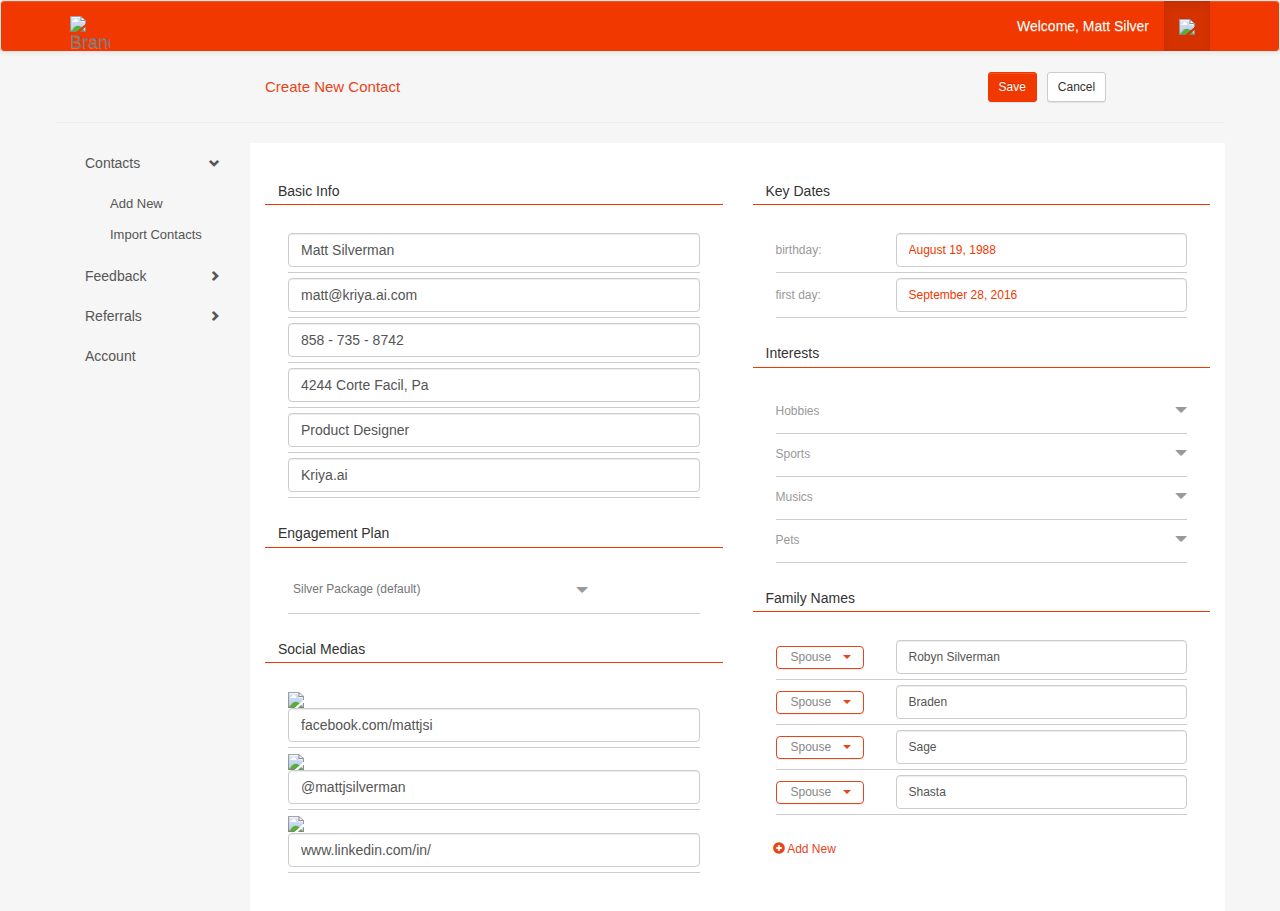
==== commit 293655f7: "add new feedback survey" ====
--- a/index.html
+++ b/index.html
@@ -79,7 +79,7 @@
                   <span class="glyphicon glyphicon-chevron-right pull-right"></span>
                 </a>
                 <ul id="firstLink" class="collapse">
-                    <li><a href="../">Add New</a></li>
+                    <li class="active-nav"><a href="../">Add New</a></li>
                     <li><a href="/import-contact">Import Contacts</a></li>
                 </ul>
               </li>
@@ -90,13 +90,10 @@
                   <span class="glyphicon glyphicon-chevron-right pull-right"></span>
                 </a>
                 <ul id="secondLink" class="collapse">
-                    <li>SubTest2</li>
-                    <li>SubTest2</li>
-                    <li>SubTest2</li>
-                    <li>SubTest2</li>
+                    <li><a href="feedback/create-new-survey.html">Create New Survey</a></li>
                 </ul>
               </li>
-              <li>
+              <li class="panel">
                 <a data-toggle="collapse" data-parent="#accordion1" href="#referrals">
                   Referrals
                   <span class="glyphicon glyphicon-chevron-right pull-right"></span>
@@ -107,7 +104,7 @@
                 </ul>
               </li>
               <li>
-                <a href="#">
+                <a href="account">
                   Account
                 </a>
               </li>
@@ -411,6 +408,9 @@
     
 
     <script src="js/main.js"></script>
+    <script type="text/javascript">
+      $('#firstLink').collapse('show');
+    </script>
 
     <!-- Google Analytics: change UA-XXXXX-X to be your site's ID. -->
     <script>
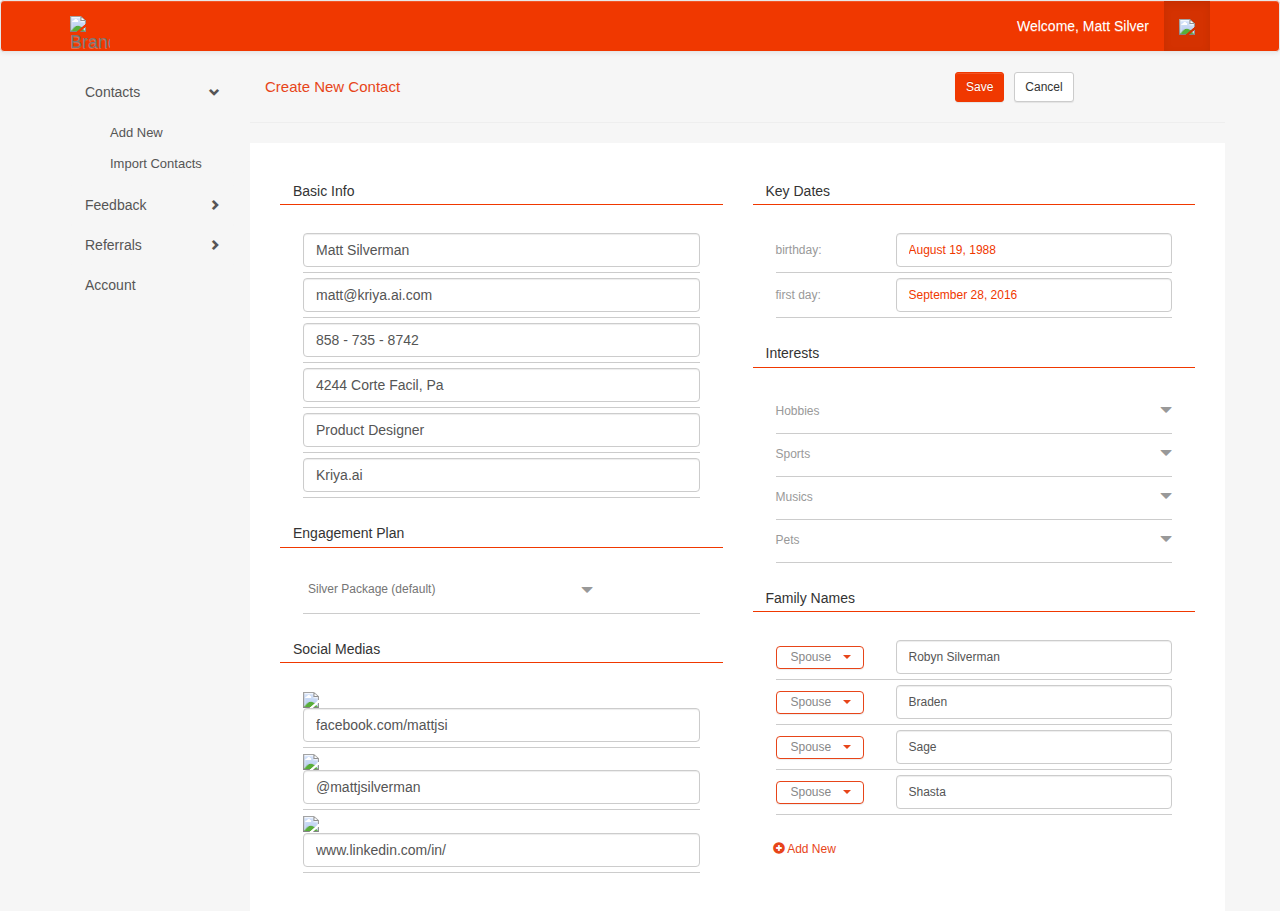
==== commit 9b553194: "update feedback" ====
--- a/index.html
+++ b/index.html
@@ -38,7 +38,7 @@
             <span class="icon-bar"></span>
           </button>
 
-          <a class="navbar-brand link-logo" href="#">
+          <a class="navbar-brand link-logo" href="http://www.delighterr.com">
             <img alt="Brand" src="img/Delighterr_Logo.png" width="40">
           </a>
         </div>
@@ -47,7 +47,7 @@
           <ul class="nav navbar-nav navbar-right">
             <li><a href="#" id="welcome-message">Welcome, Matt Silver</a></li>
             <li class="active">
-              <a href="#" id="chat">
+              <a href="http://www.delighterr.com/support" target="_blank" id="chat">
                 <img src="img/Chat_Icon.png" width="30">
               </a>
             </li>
@@ -59,19 +59,7 @@
 
     <div class="container">
       <div class="row">
-        <div class="col-xs-6 col-sm-8 col-md-7 col-md-offset-2">
-          <p class="page-title">create new contact</p>
-        </div>
-        <div class="col-xs-6 col-sm-4 col-md-3">
-          <ul class="crud-actions">
-            <li><a class="btn btn-primary btn-sm" href="#" role="button" id="save">save</a></li>
-            <li><a class="btn btn-default btn-sm" href="#" role="button">cancel</a></li>
-          </ul>
-        </div>
-      </div>
-      <div class="row"><hr class="separator"></hr></div>
-      <div class="row">
-        <div class="col-sm-4 col-md-2">
+        <div class="col-sm-4 col-md-2 no-padding">
           <ul class="nav nav-stacked" id="accordion1">
               <li class="panel"> 
                 <a data-toggle="collapse" data-parent="#accordion1" href="#firstLink">
@@ -111,8 +99,22 @@
           </ul>
         </div>
 
-        <div class="col-sm-8 col-md-10 panel-info">
+        <div class="col-sm-8 col-md-10">
           <div class="row">
+            <div class="col-xs-6 col-md-8">
+              <p class="page-title">create new contact</p>
+            </div>
+
+            <div class="col-xs-6 col-md-4">
+              <ul class="crud-actions">
+                <li><a class="btn btn-primary btn-sm" href="#" role="button" id="save">save</a></li>
+                <li><a class="btn btn-default btn-sm" href="#" role="button">cancel</a></li>
+              </ul>
+            </div>
+          </div>
+          
+          <div class="row"><hr class="separator"></hr></div>
+          <div class="row panel-info">
             <div class="col-xs-12">
               <p class="validate-fn hide error-fn">First name is required.</p>
               <p class="validate-fn hide error-email">Email is required.</p>
